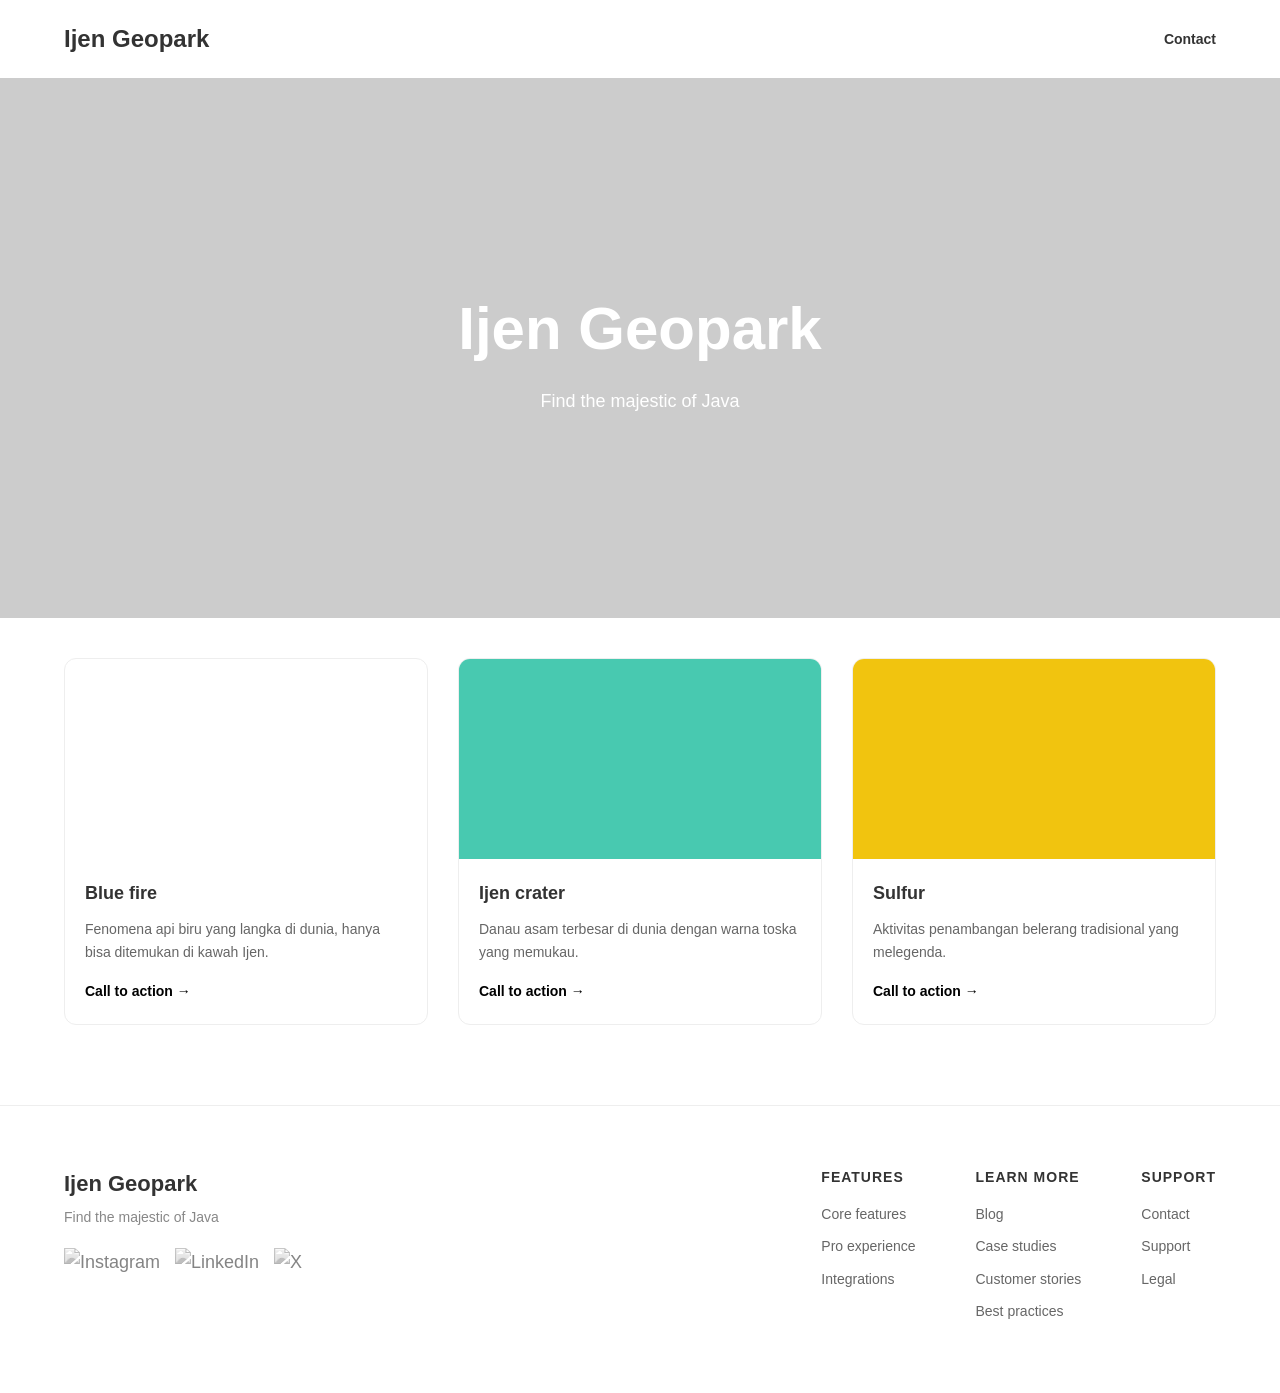
==== index.html @ 484e4cf4 "file HTML awal berisi Landing page, dan Artikel" ====
<!DOCTYPE html>
<html lang="id">
<head>
    <meta charset="UTF-8">
    <meta name="viewport" content="width=device-width, initial-scale=1.0">
    <title>Ijen Geopark - Beranda</title>
    <link rel="stylesheet" href="style.css">
</head>
<body>

    <header>
        <nav>
            <div class="logo">Ijen Geopark</div>
            <a href="#" class="contact-link">Contact</a>
        </nav>
    </header>

    <section class="hero-index">
        <div class="hero-text">
            <h1>Ijen Geopark</h1>
            <p>Find the majestic of Java</p>
        </div>
    </section>

    <section class="cards-section">
        <div class="cards-container">
            <div class="card">
                <div class="card-img" style="background-image: url('https://awsimages.detik.net.id/community/media/visual/2022/04/27/blue-flame-di-kawah-ijen-banyuwangi_169.jpeg?w=1200');"></div>
                <div class="card-body">
                    <h3>Blue fire</h3>
                    <p>Fenomena api biru yang langka di dunia, hanya bisa ditemukan di kawah Ijen.</p>
                    <a href="artikel.html" class="cta-link">Call to action &rarr;</a>
                </div>
            </div>

            <div class="card">
                <div class="card-img" style="background-image: url('https://gata.co.id/assets/images/promo/wisata-kawah-ijen-sewa-jeep-ijen-rental-jeep-trooper-banyuwangi20240507220754.jpg'); background-color: #48c9b0;"></div> <div class="card-body">
                    <h3>Ijen crater</h3>
                    <p>Danau asam terbesar di dunia dengan warna toska yang memukau.</p>
                    <a href="artikel.html" class="cta-link">Call to action &rarr;</a>
                </div>
            </div>

            <div class="card">
                <div class="card-img" style="background-image: url('https://cdn0-production-images-kly.akamaized.net/oQED0yztz0OLnRaPaZak3VriH7M=/1200x675/smart/filters:quality(75):strip_icc():format(jpeg)/kly-media-production/medias/3482457/original/016525200_1623712888-IMG-20181208-WA0009.jpg'); background-color: #f1c40f;"></div> <div class="card-body">
                    <h3>Sulfur</h3>
                    <p>Aktivitas penambangan belerang tradisional yang melegenda.</p>
                    <a href="artikel.html" class="cta-link">Call to action &rarr;</a>
                </div>
            </div>
        </div>
    </section>

    <footer>
        <div class="container">
            <div class="footer-brand">
                <h2>Ijen Geopark</h2>
                <p>Find the majestic of Java</p>
                <div class="social-icons">
                    <a href="#"><img src="https://e7.pngegg.com/pngimages/624/712/png-clipart-instagram-logo-logo-computer-icons-insta-miscellaneous-sticker.png" alt="Instagram"></a>
                    <a href="#"><img src="https://png.pngtree.com/element_our/md/20180626/md_5b32227feb591.jpg" alt="LinkedIn"></a>
                    <a href="#"><img src="https://img.freepik.com/free-vector/twitter-new-2023-x-logo-white-background-vector_1017-45422.jpg?semt=ais_hybrid&w=740&q=80" alt="X"></a>
                </div>
            </div>
            
            <div class="footer-links-container">
                <div class="footer-column">
                    <h4>Features</h4>
                    <ul><li>Core features</li><li>Pro experience</li><li>Integrations</li></ul>
                </div>
                <div class="footer-column">
                    <h4>Learn more</h4>
                    <ul><li>Blog</li><li>Case studies</li><li>Customer stories</li><li>Best practices</li></ul>
                </div>
                <div class="footer-column">
                    <h4>Support</h4>
                    <ul><li>Contact</li><li>Support</li><li>Legal</li></ul>
                </div>
            </div>
        </div>
    </footer>

</body>
</html>
---- style.css ----
/* GAYA GENERAL */
* {
    margin: 0;
    padding: 0;
    box-sizing: border-box;
    font-family: 'Inter', Arial, sans-serif; 
}

body {
    background-color: #ffffff;
    color: #333;
    line-height: 1.6;
}

a {
    text-decoration: none;
    color: inherit;
}

ul {
    list-style: none;
}

/* --- 2. HEADER & FOOTER (Konsisten di semua halaman) --- */
header nav {
    display: flex;
    justify-content: space-between;
    align-items: center;
    padding: 20px 5%;
}

.logo {
    font-size: 24px;
    font-weight: 800;
}

.contact-link {
    font-size: 14px;
    font-weight: 600;
}

footer {
    padding: 60px 5%;
    border-top: 1px solid #eee;
    margin-top: 40px;
}

.footer-brand h2 { font-size: 22px; margin-bottom: 5px; }
.footer-brand p { color: #888; font-size: 14px; margin-bottom: 20px; }

.social-icons {
    display: flex;
    gap: 15px;
    font-size: 18px;
    margin-bottom: 40px;
}

.footer-links-container {
    display: flex;
    flex-direction: column; 
    gap: 30px;
}

.footer-column h4 {
    font-size: 14px;
    text-transform: uppercase;
    letter-spacing: 1px;
    margin-bottom: 15px;
}

.footer-column ul li {
    font-size: 14px;
    color: #666;
    margin-bottom: 10px;
}

/* --- 3. Halaman Utama (INDEX / FRAME 1) --- */

/* Hero Index */
.hero-index {
    height: 60vh;
    background: linear-gradient(rgba(0,0,0,0.2), rgba(0,0,0,0.2)),
                url('https://asset.kompas.com/crops/fu2SL2EKEzm5evOAXDv-SyvvD9Y=/0x0:1200x800/1200x800/data/photo/2021/08/19/611e162fed8b4.jpg'); /* Gambar Kawah */
    background-size: cover;
    background-position: center;
    display: flex;
    justify-content: center;
    align-items: center;
    color: white;
    text-align: center;
    padding: 0 20px;
}

.hero-index h1 { font-size: 40px; font-weight: 800; margin-bottom: 10px; }
.hero-index p { font-size: 16px; font-weight: 300; }

/* Grid Kartu */
.cards-section {
    padding: 40px 5%;
}

.cards-container {
    display: grid;
    grid-template-columns: 1fr; /* Default Mobile: Satu kolom */
    gap: 20px;
}

.card {
    border: 1px solid #eee;
    border-radius: 12px;
    overflow: hidden;
    transition: transform 0.2s;
}

.card-img {
    height: 200px;
    background-size: cover;
    background-position: center;
}

.card-body {
    padding: 20px;
}

.card-body h3 { font-size: 18px; margin-bottom: 10px; }
.card-body p { font-size: 14px; color: #666; margin-bottom: 15px; }
.cta-link { font-size: 14px; font-weight: 700; color: #000; }

/* --- 4. Halaman Artikel (ARTIKEL / FRAME 2) --- */

/* Hero Artikel */
.hero-article {
    width: 100%;
    height: 300px; 
    overflow: hidden;
}

.hero-article img {
    width: 100%;
    height: 100%;
    object-fit: cover;
}

/* Konten Teks */
.article-content {
    max-width: 700px;
    margin: 40px auto;
    padding: 0 5%;
}

.eyebrow {
    font-size: 12px;
    color: #888;
    text-transform: uppercase;
    letter-spacing: 1px;
    margin-bottom: 10px;
}

.main-headline {
    font-size: 28px;
    font-weight: 800;
    line-height: 1.2;
    margin-bottom: 25px;
}

.article-text p {
    font-size: 15px;
    line-height: 1.7;
    color: #444;
    margin-bottom: 20px;
}

.social-icons {
    display: flex;
    gap: 15px;
    align-items: center;
}

.social-icons img {
    width: 20px;  
    height: 20px; 
    object-fit: contain; /* Menjaga proporsi gambar */
    filter: grayscale(100%); 
    opacity: 0.6; 
    transition: 0.3s;
}

.social-icons img:hover {
    filter: grayscale(0%); 
    opacity: 1;
}

/* (Layar > 768px) */
@media (min-width: 769px) {
    /* Horizontal */
    .footer-links-container {
        flex-direction: row;
        justify-content: flex-end; /* Taruh di kanan */
        gap: 60px;
        flex: 1;
    }
    
    /* Agar brand footer dan link sejajar horizontal */
    footer .container {
        display: flex;
        justify-content: space-between;
        align-items: flex-start;
    }

    .social-icons { margin-bottom: 0; } /* Reset margin mobile */

    /* Perubahan Grid Kartu (Index): Menjadi 3 Kolom */
    .cards-container {
        grid-template-columns: repeat(3, 1fr);
        gap: 30px;
    }

    /* Perubahan Hero (Index): Teks lebih besar */
    .hero-index h1 { font-size: 60px; }
    .hero-index p { font-size: 18px; }

    /* Perubahan Teks Artikel: Teks lebih besar */
    .main-headline { font-size: 42px; }
    .article-text p { font-size: 16px; }
}
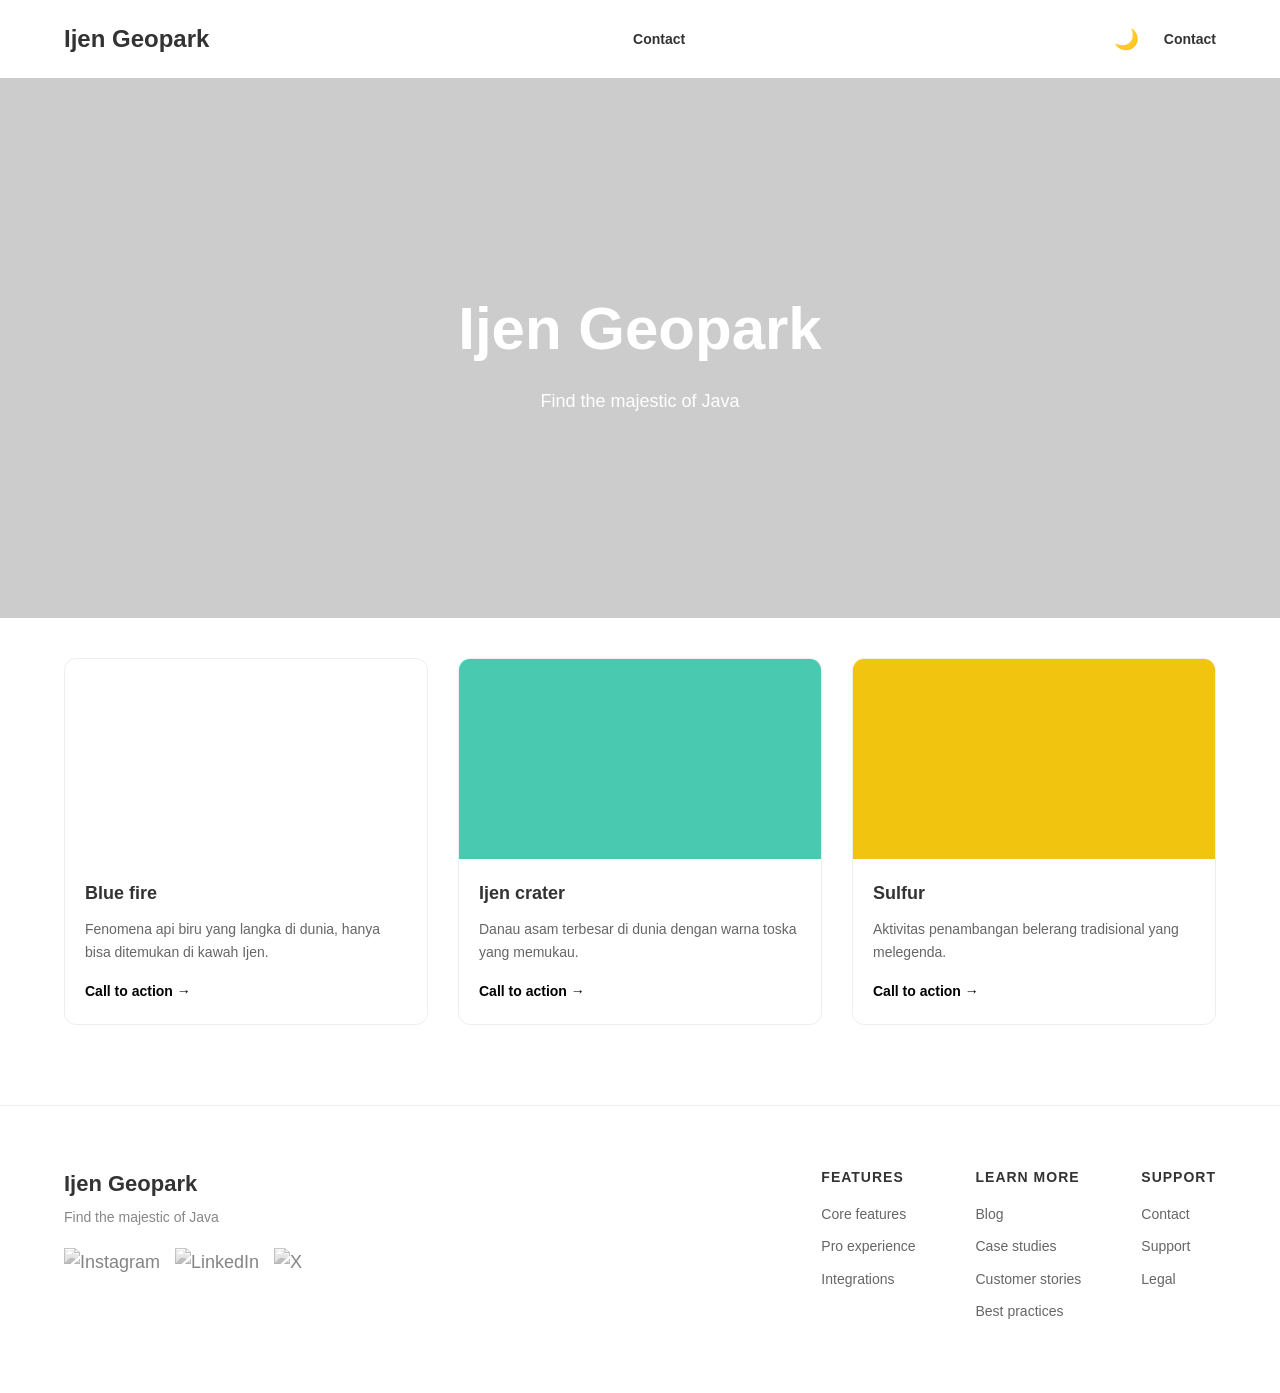
==== commit 7edfb1d2: "dark mode" ====
--- a/index.html
+++ b/index.html
@@ -12,6 +12,10 @@
         <nav>
             <div class="logo">Ijen Geopark</div>
             <a href="#" class="contact-link">Contact</a>
+            <div class="nav-right">
+                <button id="theme-toggle" class="theme-btn" title="Toggle dark theme">🌙</button>
+                <a href="#" class="contact-link">Contact</a>
+            </div>
         </nav>
     </header>
 
@@ -80,5 +84,31 @@
         </div>
     </footer>
 
+    <script>
+        // Dark theme toggle functionality
+        const themeToggle = document.getElementById('theme-toggle');
+        
+        // Check if dark mode preference is saved
+        const darkModeEnabled = localStorage.getItem('darkMode') === 'true';
+        if (darkModeEnabled) {
+            document.body.classList.add('dark-mode');
+            themeToggle.textContent = '☀️';
+        }
+        
+        // Toggle dark mode on button click
+        themeToggle.addEventListener('click', function() {
+            document.body.classList.toggle('dark-mode');
+            
+            // Update button icon
+            if (document.body.classList.contains('dark-mode')) {
+                themeToggle.textContent = '☀️';
+                localStorage.setItem('darkMode', 'true');
+            } else {
+                themeToggle.textContent = '🌙';
+                localStorage.setItem('darkMode', 'false');
+            }
+        });
+    </script>
+
 </body>
 </html>
--- a/style.css
+++ b/style.css
@@ -32,6 +32,25 @@
 .logo {
     font-size: 24px;
     font-weight: 800;
+}
+
+.nav-right {
+    display: flex;
+    align-items: center;
+    gap: 20px;
+}
+
+.theme-btn {
+    background: none;
+    border: none;
+    font-size: 20px;
+    cursor: pointer;
+    transition: transform 0.3s ease;
+    padding: 5px;
+}
+
+.theme-btn:hover {
+    transform: scale(1.2);
 }
 
 .contact-link {
@@ -222,4 +241,44 @@
     /* Perubahan Teks Artikel: Teks lebih besar */
     .main-headline { font-size: 42px; }
     .article-text p { font-size: 16px; }
+}
+
+/* --- DARK THEME --- */
+body.dark-mode {
+    background-color: #1a1a1a;
+    color: #e0e0e0;
+}
+
+body.dark-mode header nav {
+    border-bottom: 1px solid #333;
+}
+
+body.dark-mode .card {
+    border-color: #333;
+    background-color: #242424;
+}
+
+body.dark-mode .card-body p {
+    color: #b0b0b0;
+}
+
+body.dark-mode footer {
+    border-top-color: #333;
+    background-color: #0f0f0f;
+}
+
+body.dark-mode .footer-brand p {
+    color: #888;
+}
+
+body.dark-mode .footer-column ul li {
+    color: #999;
+}
+
+body.dark-mode .cta-link {
+    color: #e0e0e0;
+}
+
+body.dark-mode .social-icons img {
+    filter: grayscale(100%) invert(1);
 }
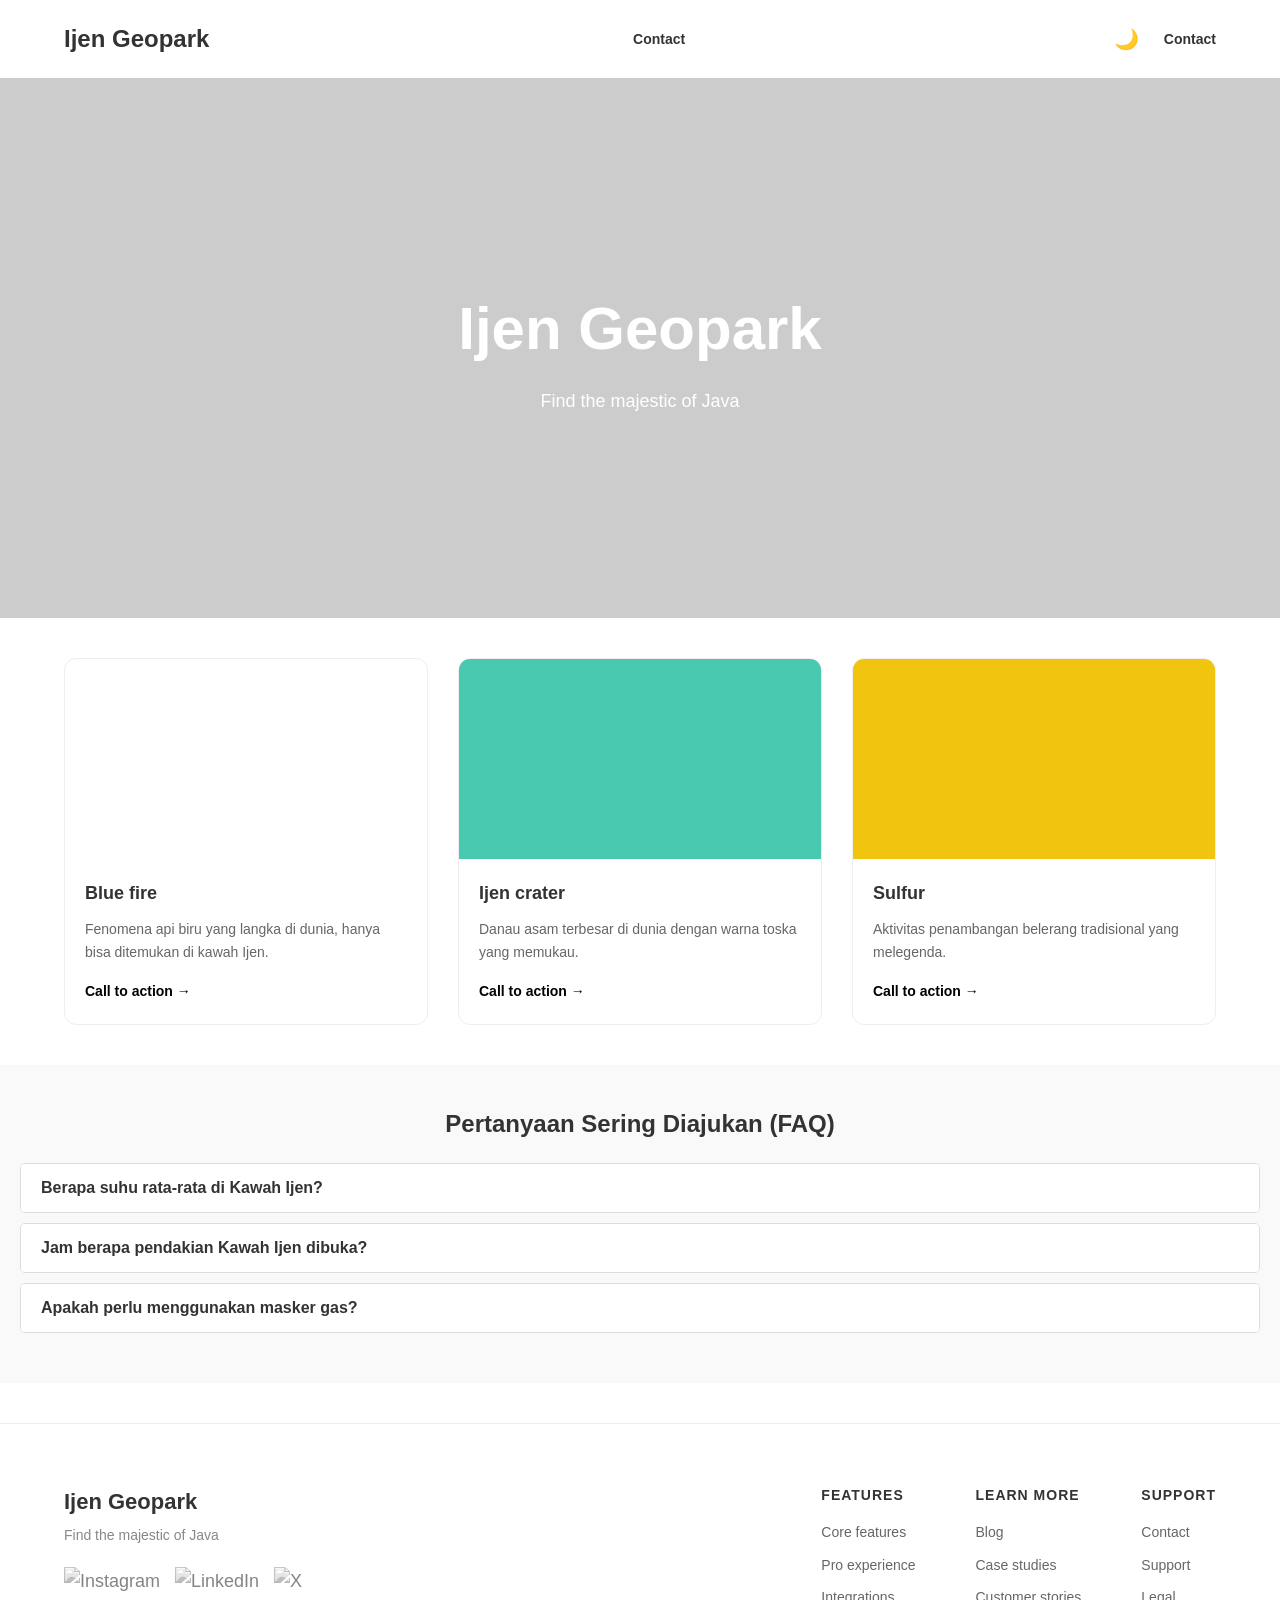
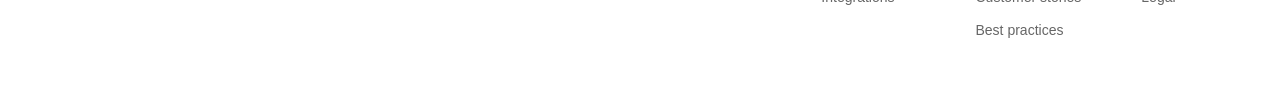
==== commit 5615518f: "faq interaktif" ====
--- a/index.html
+++ b/index.html
@@ -55,6 +55,33 @@
         </div>
     </section>
 
+    <section class="faq-section">
+        <div class="container">
+            <h2 style="text-align: center; margin-bottom: 20px;">Pertanyaan Sering Diajukan (FAQ)</h2>
+            
+            <div class="faq-item">
+                <button class="faq-question">Berapa suhu rata-rata di Kawah Ijen?</button>
+                <div class="faq-answer">
+                    <p>Suhu di Kawah Ijen sangat dingin, berkisar antara 2 hingga 10 derajat Celcius, terutama pada dini hari saat mendaki untuk melihat Blue Fire. Disarankan membawa jaket tebal.</p>
+                </div>
+            </div>
+
+            <div class="faq-item">
+                <button class="faq-question">Jam berapa pendakian Kawah Ijen dibuka?</button>
+                <div class="faq-answer">
+                    <p>Pendakian biasanya dibuka pada pukul 01:00 atau 02:00 dini hari. Waktu terbaik untuk memulai pendakian adalah jam 2 pagi agar bisa melihat Blue Fire sebelum matahari terbit.</p>
+                </div>
+            </div>
+
+            <div class="faq-item">
+                <button class="faq-question">Apakah perlu menggunakan masker gas?</button>
+                <div class="faq-answer">
+                    <p>Ya, sangat diwajibkan. Asap belerang di sekitar kawah sangat pekat dan beracun. Anda bisa menyewa masker gas respirator di area pos pendakian (Paltuding).</p>
+                </div>
+            </div>
+        </div>
+    </section>
+
     <footer>
         <div class="container">
             <div class="footer-brand">
@@ -84,31 +111,7 @@
         </div>
     </footer>
 
-    <script>
-        // Dark theme toggle functionality
-        const themeToggle = document.getElementById('theme-toggle');
-        
-        // Check if dark mode preference is saved
-        const darkModeEnabled = localStorage.getItem('darkMode') === 'true';
-        if (darkModeEnabled) {
-            document.body.classList.add('dark-mode');
-            themeToggle.textContent = '☀️';
-        }
-        
-        // Toggle dark mode on button click
-        themeToggle.addEventListener('click', function() {
-            document.body.classList.toggle('dark-mode');
-            
-            // Update button icon
-            if (document.body.classList.contains('dark-mode')) {
-                themeToggle.textContent = '☀️';
-                localStorage.setItem('darkMode', 'true');
-            } else {
-                themeToggle.textContent = '🌙';
-                localStorage.setItem('darkMode', 'false');
-            }
-        });
-    </script>
+    <script src="script.js"></script>
 
 </body>
 </html>
--- a/style.css
+++ b/style.css
@@ -281,4 +281,71 @@
 
 body.dark-mode .social-icons img {
     filter: grayscale(100%) invert(1);
+}
+
+/* --- CSS UNTUK FAQ INTERAKTIF --- */
+.faq-section {
+    padding: 40px 20px;
+    background-color: #f9f9f9;
+}
+
+/* Sesuaikan dengan dark mode yang sudah Anda buat */
+.dark-mode .faq-section {
+    background-color: #1a1a1a;
+}
+
+.faq-item {
+    margin-bottom: 10px;
+    border: 1px solid #ddd;
+    border-radius: 5px;
+    overflow: hidden; /* Mencegah jawaban tumpah ke luar kotak */
+}
+
+.dark-mode .faq-item {
+    border-color: #444;
+}
+
+.faq-question {
+    width: 100%;
+    padding: 15px 20px;
+    background-color: #ffffff;
+    color: #333;
+    text-align: left;
+    border: none;
+    font-size: 16px;
+    font-weight: bold;
+    cursor: pointer;
+    transition: background-color 0.3s;
+}
+
+.dark-mode .faq-question {
+    background-color: #2c2c2c;
+    color: #f1f1f1;
+}
+
+.faq-question:hover {
+    background-color: #f1f1f1;
+}
+
+.dark-mode .faq-question:hover {
+    background-color: #3a3a3a;
+}
+
+/* Tampilan untuk jawaban (disembunyikan secara default) */
+.faq-answer {
+    max-height: 0; /* Tinggi 0 agar tidak terlihat */
+    overflow: hidden;
+    background-color: #fafafa;
+    transition: max-height 0.3s ease-out; /* Animasi mulus saat buka-tutup */
+}
+
+.dark-mode .faq-answer {
+    background-color: #222;
+    color: #ddd;
+}
+
+.faq-answer p {
+    padding: 15px 20px;
+    margin: 0;
+    line-height: 1.5;
 }
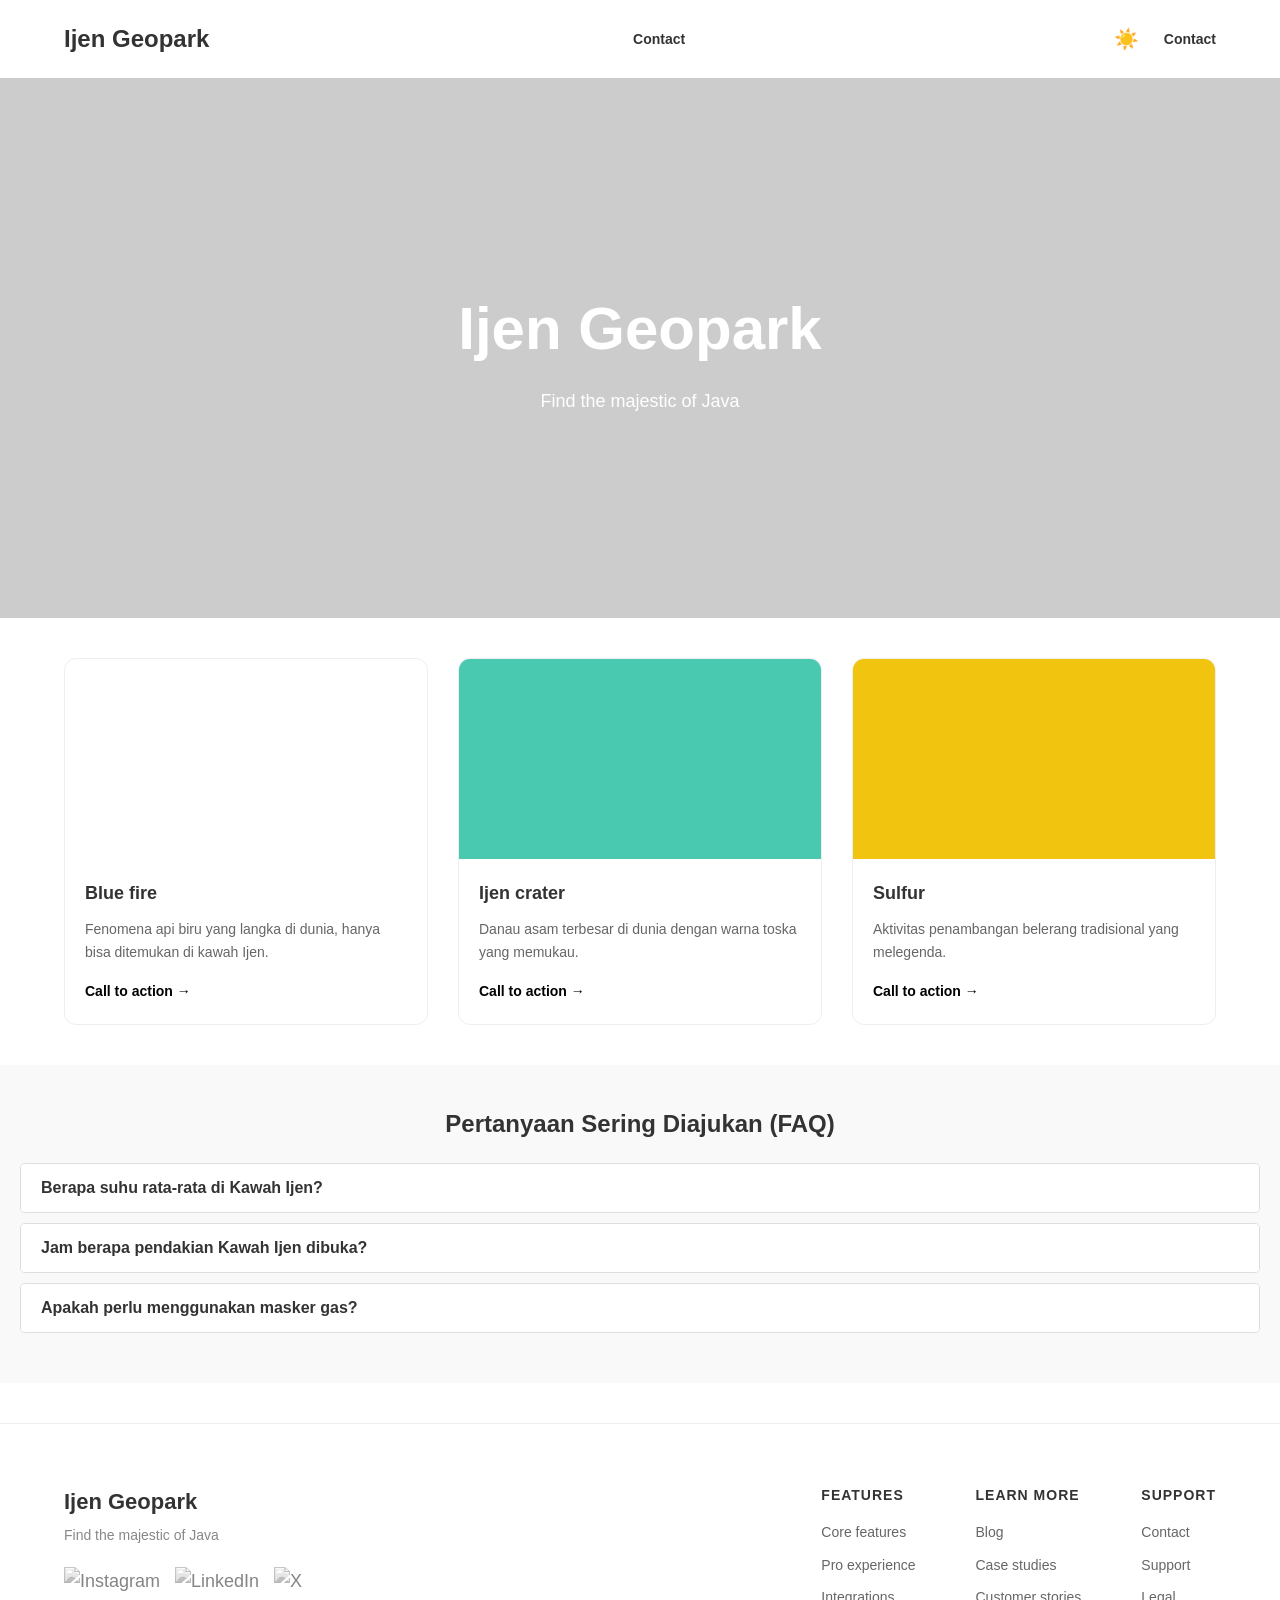
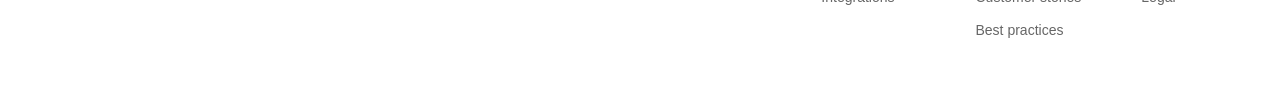
==== commit 7c25697c: "Bersih-bersih AI & nuker ui matahari bulan" ====
--- a/index.html
+++ b/index.html
@@ -13,7 +13,7 @@
             <div class="logo">Ijen Geopark</div>
             <a href="#" class="contact-link">Contact</a>
             <div class="nav-right">
-                <button id="theme-toggle" class="theme-btn" title="Toggle dark theme">🌙</button>
+                <button id="theme-toggle" class="theme-btn" title="Toggle dark theme">☀️</button>
                 <a href="#" class="contact-link">Contact</a>
             </div>
         </nav>
--- a/style.css
+++ b/style.css
@@ -93,9 +93,7 @@
     margin-bottom: 10px;
 }
 
-/* --- 3. Halaman Utama (INDEX / FRAME 1) --- */
-
-/* Hero Index */
+/*index*/
 .hero-index {
     height: 60vh;
     background: linear-gradient(rgba(0,0,0,0.2), rgba(0,0,0,0.2)),
@@ -113,7 +111,7 @@
 .hero-index h1 { font-size: 40px; font-weight: 800; margin-bottom: 10px; }
 .hero-index p { font-size: 16px; font-weight: 300; }
 
-/* Grid Kartu */
+/*Grid Kartu*/
 .cards-section {
     padding: 40px 5%;
 }
@@ -145,9 +143,8 @@
 .card-body p { font-size: 14px; color: #666; margin-bottom: 15px; }
 .cta-link { font-size: 14px; font-weight: 700; color: #000; }
 
-/* --- 4. Halaman Artikel (ARTIKEL / FRAME 2) --- */
-
-/* Hero Artikel */
+
+/*artikel*/
 .hero-article {
     width: 100%;
     height: 300px; 
@@ -160,7 +157,7 @@
     object-fit: cover;
 }
 
-/* Konten Teks */
+/*Konten Teks*/
 .article-content {
     max-width: 700px;
     margin: 40px auto;
@@ -198,7 +195,7 @@
 .social-icons img {
     width: 20px;  
     height: 20px; 
-    object-fit: contain; /* Menjaga proporsi gambar */
+    object-fit: contain; 
     filter: grayscale(100%); 
     opacity: 0.6; 
     transition: 0.3s;
@@ -214,36 +211,33 @@
     /* Horizontal */
     .footer-links-container {
         flex-direction: row;
-        justify-content: flex-end; /* Taruh di kanan */
+        justify-content: flex-end; 
         gap: 60px;
         flex: 1;
     }
     
-    /* Agar brand footer dan link sejajar horizontal */
+
     footer .container {
         display: flex;
         justify-content: space-between;
         align-items: flex-start;
     }
 
-    .social-icons { margin-bottom: 0; } /* Reset margin mobile */
-
-    /* Perubahan Grid Kartu (Index): Menjadi 3 Kolom */
+    .social-icons { margin-bottom: 0; } 
+
     .cards-container {
         grid-template-columns: repeat(3, 1fr);
         gap: 30px;
     }
 
-    /* Perubahan Hero (Index): Teks lebih besar */
     .hero-index h1 { font-size: 60px; }
     .hero-index p { font-size: 18px; }
 
-    /* Perubahan Teks Artikel: Teks lebih besar */
     .main-headline { font-size: 42px; }
     .article-text p { font-size: 16px; }
 }
 
-/* --- DARK THEME --- */
+/*dark mode*/
 body.dark-mode {
     background-color: #1a1a1a;
     color: #e0e0e0;
@@ -283,13 +277,12 @@
     filter: grayscale(100%) invert(1);
 }
 
-/* --- CSS UNTUK FAQ INTERAKTIF --- */
+/*css faq*/
 .faq-section {
     padding: 40px 20px;
     background-color: #f9f9f9;
 }
 
-/* Sesuaikan dengan dark mode yang sudah Anda buat */
 .dark-mode .faq-section {
     background-color: #1a1a1a;
 }
@@ -298,7 +291,7 @@
     margin-bottom: 10px;
     border: 1px solid #ddd;
     border-radius: 5px;
-    overflow: hidden; /* Mencegah jawaban tumpah ke luar kotak */
+    overflow: hidden; 
 }
 
 .dark-mode .faq-item {
@@ -331,12 +324,11 @@
     background-color: #3a3a3a;
 }
 
-/* Tampilan untuk jawaban (disembunyikan secara default) */
 .faq-answer {
-    max-height: 0; /* Tinggi 0 agar tidak terlihat */
+    max-height: 0; 
     overflow: hidden;
     background-color: #fafafa;
-    transition: max-height 0.3s ease-out; /* Animasi mulus saat buka-tutup */
+    transition: max-height 0.3s ease-out;
 }
 
 .dark-mode .faq-answer {
